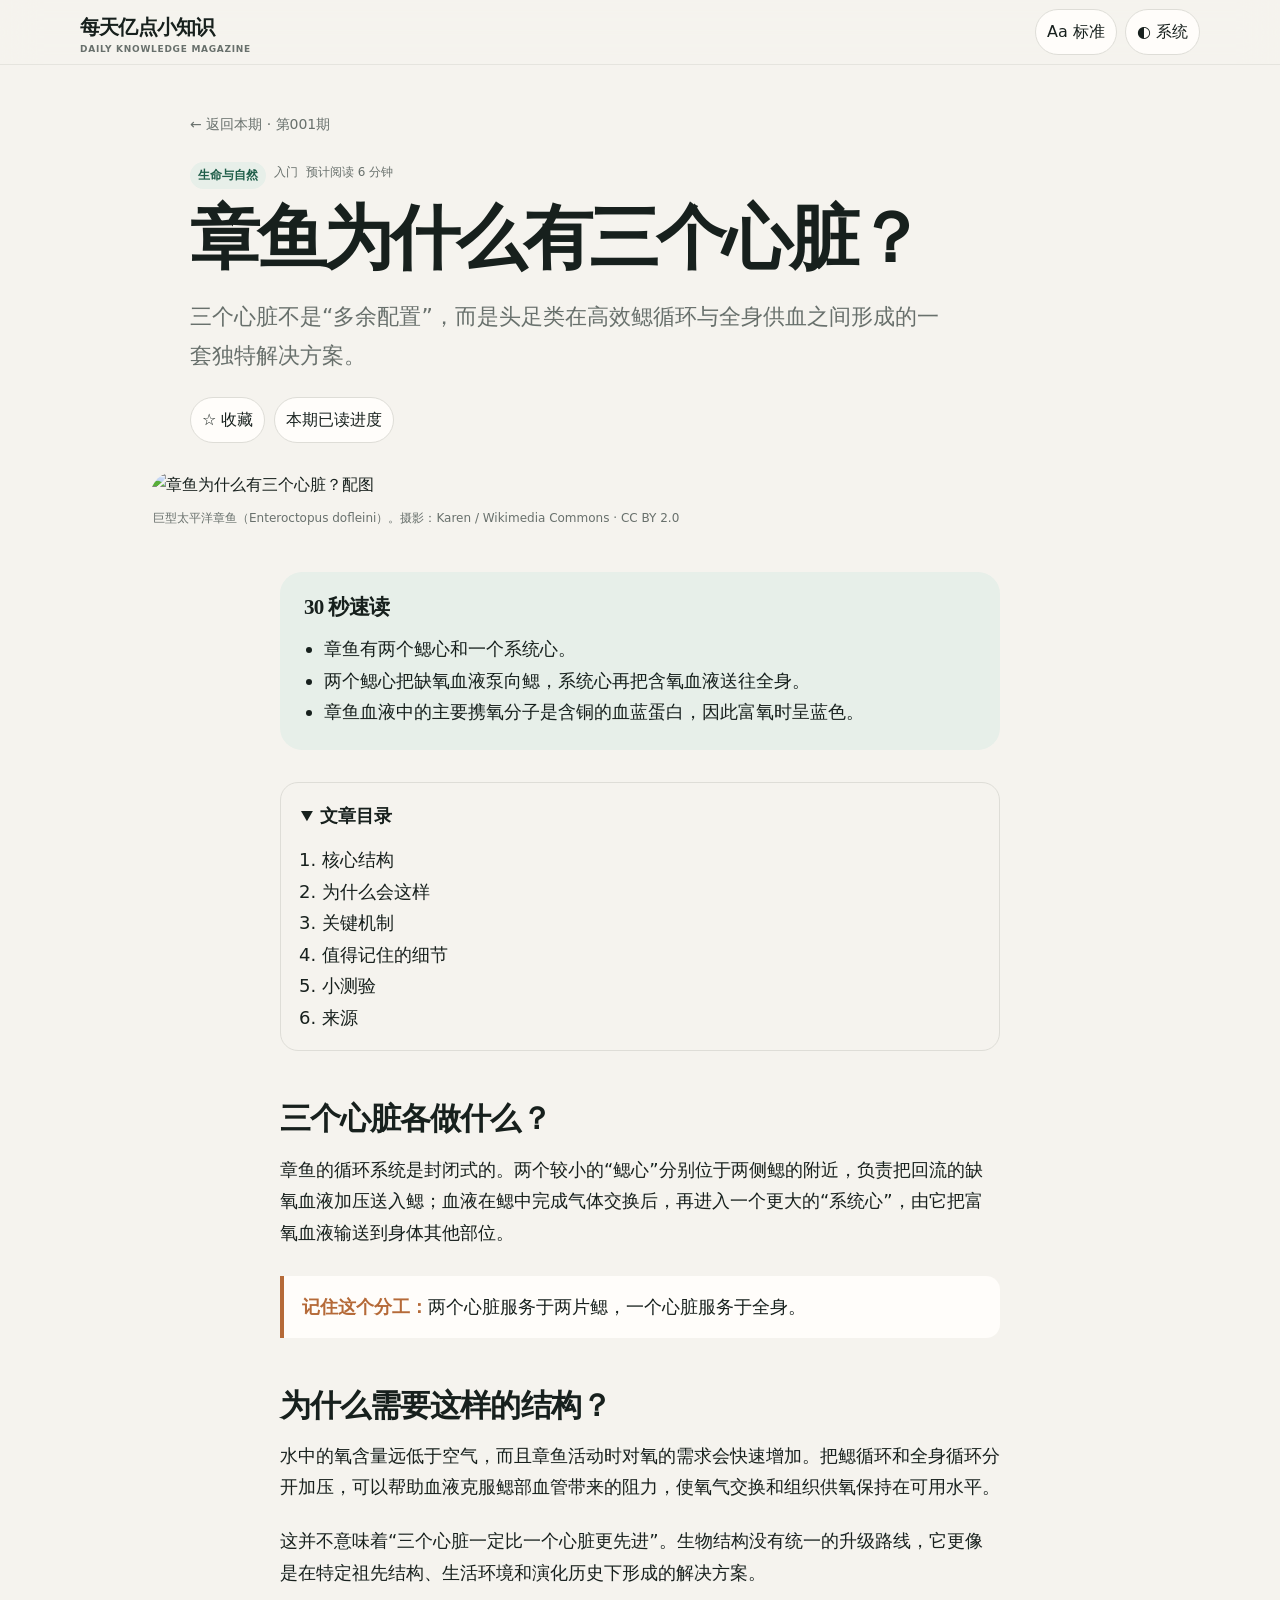
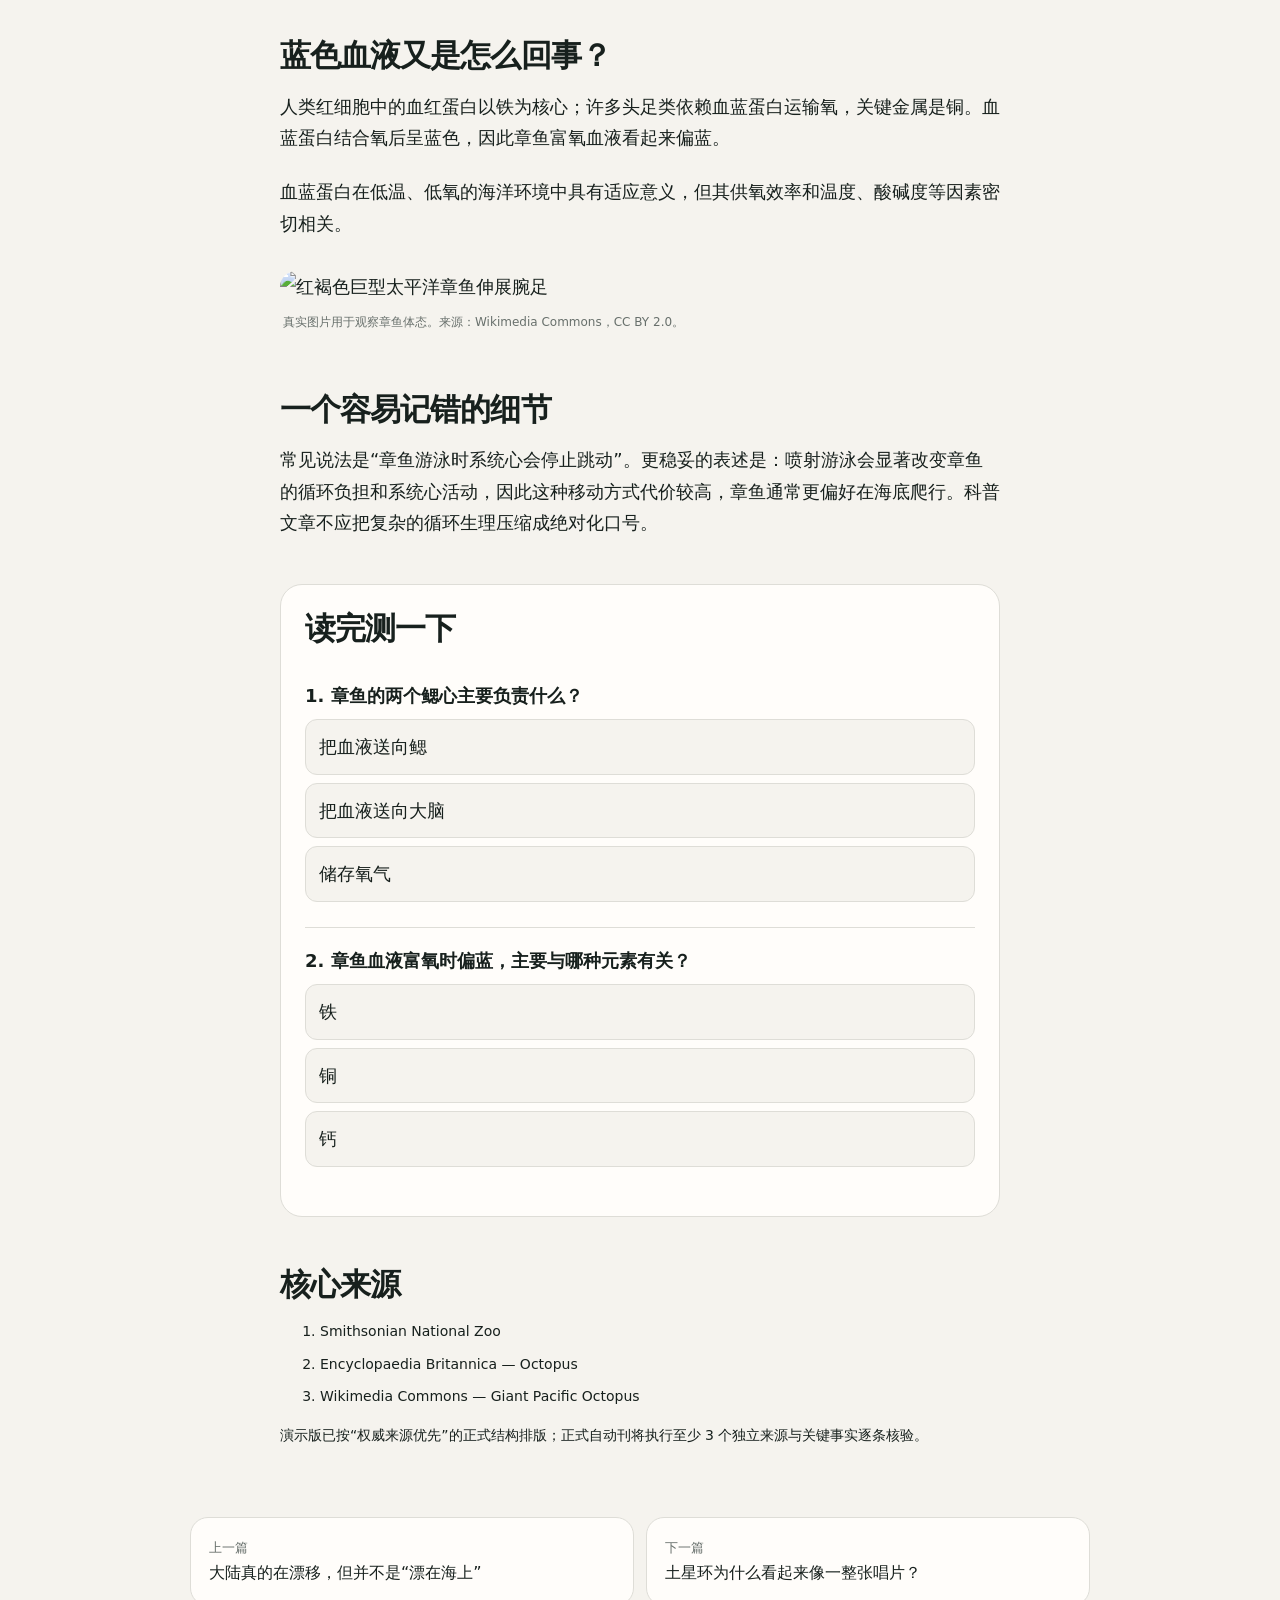
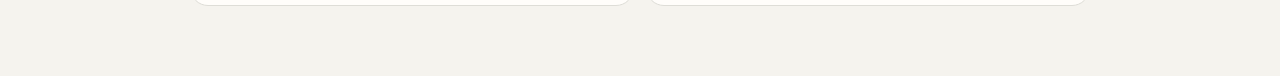
==== articles/octopus-three-hearts/index.html @ 63bebb6f "feat: add Phase 1 mobile magazine prototype" ====
<!doctype html><html lang="zh-CN"><head><meta charset="utf-8"><meta name="viewport" content="width=device-width,initial-scale=1"><meta name="description" content="三个心脏不是“多余配置”，而是头足类在高效鳃循环与全身供血之间形成的一套独特解决方案。"><title>章鱼为什么有三个心脏？｜每天亿点小知识</title><link rel="stylesheet" href="../../static/style.css"></head>
<body data-article-id="2026-09-09-001"><div class="article-progress"></div>
<header class="topbar"><div class="shell inner">
  <a class="brand" href="../../">每天亿点小知识<small>DAILY KNOWLEDGE MAGAZINE</small></a>
  <div class="actions">
    <button class="icon-btn" data-font-toggle><span class="font-label">Aa</span></button>
    <button class="icon-btn" data-theme-toggle>◐ 系统</button>
  </div>
</div></header>
<main>
<section class="article-header"><a class="back" href="../../issues/001/">← 返回本期 · 第001期</a><div class="meta"><span class="pill">生命与自然</span><span>入门</span><span>预计阅读 6 分钟</span></div><h1>章鱼为什么有三个心脏？</h1><p class="dek">三个心脏不是“多余配置”，而是头足类在高效鳃循环与全身供血之间形成的一套独特解决方案。</p><div class="article-tools"><button class="chip-btn" data-favorite>☆ 收藏</button><a class="chip-btn" href="../../issues/001/">本期已读进度</a></div></section>
<figure class="feature"><img class="zoomable" src="https://commons.wikimedia.org/wiki/Special:Redirect/file/Giant_Pacific_Octopus.jpg" alt="章鱼为什么有三个心脏？配图"><figcaption class="caption">巨型太平洋章鱼（Enteroctopus dofleini）。摄影：Karen / Wikimedia Commons · CC BY 2.0</figcaption></figure>
<article class="reader">
<section class="quick"><h2>30 秒速读</h2><ul><li>章鱼有两个鳃心和一个系统心。</li><li>两个鳃心把缺氧血液泵向鳃，系统心再把含氧血液送往全身。</li><li>章鱼血液中的主要携氧分子是含铜的血蓝蛋白，因此富氧时呈蓝色。</li></ul></section>
<details class="toc" open><summary>文章目录</summary><ol><li><a href="#a">核心结构</a></li><li><a href="#b">为什么会这样</a></li><li><a href="#c">关键机制</a></li><li><a href="#d">值得记住的细节</a></li><li><a href="#quiz">小测验</a></li><li><a href="#sources">来源</a></li></ol></details>

<h2 id="a">三个心脏各做什么？</h2>
<p>章鱼的循环系统是封闭式的。两个较小的“鳃心”分别位于两侧鳃的附近，负责把回流的缺氧血液加压送入鳃；血液在鳃中完成气体交换后，再进入一个更大的“系统心”，由它把富氧血液输送到身体其他部位。</p>
<div class="fact"><strong>记住这个分工：</strong>两个心脏服务于两片鳃，一个心脏服务于全身。</div>
<h2 id="b">为什么需要这样的结构？</h2>
<p>水中的氧含量远低于空气，而且章鱼活动时对氧的需求会快速增加。把鳃循环和全身循环分开加压，可以帮助血液克服鳃部血管带来的阻力，使氧气交换和组织供氧保持在可用水平。</p>
<p>这并不意味着“三个心脏一定比一个心脏更先进”。生物结构没有统一的升级路线，它更像是在特定祖先结构、生活环境和演化历史下形成的解决方案。</p>
<h2 id="c">蓝色血液又是怎么回事？</h2>
<p>人类红细胞中的血红蛋白以铁为核心；许多头足类依赖血蓝蛋白运输氧，关键金属是铜。血蓝蛋白结合氧后呈蓝色，因此章鱼富氧血液看起来偏蓝。</p>
<p>血蓝蛋白在低温、低氧的海洋环境中具有适应意义，但其供氧效率和温度、酸碱度等因素密切相关。</p>
<div class="inline-img"><img class="zoomable" src="https://commons.wikimedia.org/wiki/Special:Redirect/file/Giant_Pacific_Octopus.jpg" alt="红褐色巨型太平洋章鱼伸展腕足"><div class="caption">真实图片用于观察章鱼体态。来源：Wikimedia Commons，CC BY 2.0。</div></div>
<h2 id="d">一个容易记错的细节</h2>
<p>常见说法是“章鱼游泳时系统心会停止跳动”。更稳妥的表述是：喷射游泳会显著改变章鱼的循环负担和系统心活动，因此这种移动方式代价较高，章鱼通常更偏好在海底爬行。科普文章不应把复杂的循环生理压缩成绝对化口号。</p>

<section class="quiz" id="quiz"><h2>读完测一下</h2><div class="quiz-q" data-quiz><strong>1. 章鱼的两个鳃心主要负责什么？</strong><button data-correct="true">把血液送向鳃</button><button data-correct="false">把血液送向大脑</button><button data-correct="false">储存氧气</button><div class="explain">鳃心负责把缺氧血液泵向鳃进行气体交换。</div></div><div class="quiz-q" data-quiz><strong>2. 章鱼血液富氧时偏蓝，主要与哪种元素有关？</strong><button data-correct="false">铁</button><button data-correct="true">铜</button><button data-correct="false">钙</button><div class="explain">血蓝蛋白以铜为关键金属，因此结合氧后呈蓝色。</div></div></section>
<section class="sources" id="sources"><h2>核心来源</h2><ol><li><a href="https://nationalzoo.si.edu/news/what-name-smithsonians-national-zoo-opens-octopus-naming-public-vote" target="_blank" rel="noopener">Smithsonian National Zoo</a></li><li><a href="https://www.britannica.com/animal/octopus-mollusk" target="_blank" rel="noopener">Encyclopaedia Britannica — Octopus</a></li><li><a href="https://commons.wikimedia.org/wiki/File:Giant_Pacific_Octopus.jpg" target="_blank" rel="noopener">Wikimedia Commons — Giant Pacific Octopus</a></li></ol><p>演示版已按“权威来源优先”的正式结构排版；正式自动刊将执行至少 3 个独立来源与关键事实逐条核验。</p></section>
</article>
<nav class="article-nav"><a href="../../articles/plate-tectonics/"><small>上一篇</small>大陆真的在漂移，但并不是“漂在海上”</a><a href="../../articles/saturn-rings/"><small>下一篇</small>土星环为什么看起来像一整张唱片？</a></nav>
</main><div class="lightbox"><button aria-label="关闭">×</button><img alt="大图查看"></div><script src="../../static/app.js"></script></body></html>
---- static/style.css ----
:root{
  --bg:#f5f3ee;--panel:#fffdfa;--text:#17201d;--muted:#68706c;--line:#deddd7;
  --accent:#1e5d48;--accent-2:#b56a38;--soft:#e7efe9;--shadow:0 18px 55px rgba(20,32,27,.08);
  --reader:720px;--font-size:18px
}
@media (prefers-color-scheme:dark){
  :root:not([data-theme="light"]){--bg:#101412;--panel:#171d1a;--text:#eef3ef;--muted:#a8b1ab;--line:#2d3631;--accent:#73c7a5;--accent-2:#eda573;--soft:#1d2c25;--shadow:0 18px 55px rgba(0,0,0,.28)}
}
:root[data-theme="dark"]{--bg:#101412;--panel:#171d1a;--text:#eef3ef;--muted:#a8b1ab;--line:#2d3631;--accent:#73c7a5;--accent-2:#eda573;--soft:#1d2c25;--shadow:0 18px 55px rgba(0,0,0,.28)}
*{box-sizing:border-box}
html{scroll-behavior:smooth}
body{margin:0;background:var(--bg);color:var(--text);font-family:Inter,"PingFang SC","Microsoft YaHei",system-ui,sans-serif;line-height:1.75}
a{color:inherit;text-decoration:none}
img{display:block;width:100%}
button{font:inherit}
.shell{width:min(1120px,calc(100% - 28px));margin:auto}
.topbar{position:sticky;top:0;z-index:20;backdrop-filter:blur(18px);background:color-mix(in srgb,var(--bg) 84%,transparent);border-bottom:1px solid color-mix(in srgb,var(--line) 72%,transparent)}
.topbar .inner{height:64px;display:flex;align-items:center;justify-content:space-between;gap:16px}
.brand{font-weight:900;letter-spacing:-.04em;font-size:20px}
.brand small{display:block;font-weight:600;letter-spacing:.08em;font-size:9px;color:var(--muted);text-transform:uppercase;line-height:1}
.actions{display:flex;gap:8px}
.icon-btn,.chip-btn{border:1px solid var(--line);background:var(--panel);color:var(--text);border-radius:999px;padding:8px 11px;cursor:pointer}
.icon-btn:hover,.chip-btn:hover{border-color:var(--accent)}
.hero{margin:24px 0 34px;border-radius:30px;overflow:hidden;position:relative;min-height:510px;background:#1a241f;box-shadow:var(--shadow)}
.hero img{position:absolute;inset:0;height:100%;object-fit:cover;opacity:.68}
.hero:after{content:"";position:absolute;inset:0;background:linear-gradient(180deg,rgba(7,12,10,.08),rgba(7,12,10,.78))}
.hero-copy{position:absolute;z-index:2;left:clamp(22px,5vw,60px);right:clamp(22px,5vw,60px);bottom:clamp(24px,6vw,60px);color:#fff}
.kicker{font-size:12px;font-weight:800;letter-spacing:.15em;text-transform:uppercase;opacity:.8}
.hero h1{font-family:Georgia,"Noto Serif SC",serif;font-size:clamp(38px,7vw,78px);line-height:1.04;letter-spacing:-.05em;margin:10px 0 16px;max-width:780px}
.hero p{max-width:690px;margin:0;font-size:clamp(16px,2vw,20px);color:#eef3ef}
.issue-meta{display:flex;gap:12px;flex-wrap:wrap;margin-top:22px;font-size:13px;color:#e2e9e4}
.section-head{display:flex;justify-content:space-between;align-items:end;gap:20px;margin:42px 0 18px}
.section-head h2{font-size:clamp(25px,4vw,38px);letter-spacing:-.045em;margin:0}
.section-head p{margin:0;color:var(--muted);font-size:14px}
.grid{display:grid;grid-template-columns:repeat(3,1fr);gap:18px}
.card{background:var(--panel);border:1px solid var(--line);border-radius:22px;overflow:hidden;box-shadow:0 8px 30px rgba(20,32,27,.035);transition:.2s}
.card:hover{transform:translateY(-3px);box-shadow:var(--shadow)}
.card img{aspect-ratio:4/3;object-fit:cover}
.card-body{padding:20px}
.meta{display:flex;gap:8px;flex-wrap:wrap;color:var(--muted);font-size:12px}
.pill{background:var(--soft);color:var(--accent);padding:3px 8px;border-radius:99px;font-weight:800}
.card h3{font-family:Georgia,"Noto Serif SC",serif;font-size:25px;line-height:1.25;margin:13px 0 10px;letter-spacing:-.03em}
.card p{color:var(--muted);margin:0}
.modules{display:grid;grid-template-columns:1.5fr 1fr 1fr;gap:18px;margin-bottom:70px}
.module{padding:24px;background:var(--panel);border:1px solid var(--line);border-radius:22px}
.module h3{margin:0 0 8px}
.tag-list{display:flex;gap:9px;flex-wrap:wrap}
.tag{padding:7px 10px;border-radius:99px;background:var(--soft);font-size:13px}
footer{border-top:1px solid var(--line);padding:34px 0 60px;color:var(--muted);font-size:13px}
.article-progress{position:fixed;z-index:50;left:0;top:0;height:3px;width:0;background:var(--accent)}
.article-header{width:min(900px,calc(100% - 28px));margin:45px auto 20px}
.back{display:inline-flex;align-items:center;gap:6px;color:var(--muted);font-size:14px;margin-bottom:25px}
.article-header h1{font-family:Georgia,"Noto Serif SC",serif;font-size:clamp(38px,7vw,70px);line-height:1.08;letter-spacing:-.05em;margin:12px 0 16px}
.dek{font-size:clamp(18px,2.5vw,22px);color:var(--muted);max-width:760px}
.article-tools{display:flex;gap:9px;flex-wrap:wrap;margin:20px 0}
.feature{width:min(980px,calc(100% - 28px));margin:28px auto;border-radius:26px;overflow:hidden}
.feature img{max-height:620px;object-fit:cover;cursor:zoom-in}
.caption{font-size:12px;color:var(--muted);padding:9px 3px}
.reader{width:min(var(--reader),calc(100% - 34px));margin:34px auto 70px;font-size:var(--font-size)}
.reader h2{font-family:Georgia,"Noto Serif SC",serif;font-size:31px;line-height:1.3;letter-spacing:-.03em;margin:48px 0 14px}
.reader h3{font-size:20px;margin:34px 0 10px}
.reader p{margin:0 0 1.25em}
.quick{background:var(--soft);border-radius:22px;padding:22px 24px;margin:26px 0 32px}
.quick h2{margin:0 0 12px;font-size:21px}
.quick ul{margin:0;padding-left:20px}
.toc{border:1px solid var(--line);border-radius:18px;padding:17px 20px;margin:24px 0}
.toc summary{cursor:pointer;font-weight:800}
.toc ol{margin:13px 0 0;padding-left:21px}
.fact{border-left:4px solid var(--accent-2);padding:15px 18px;background:var(--panel);margin:28px 0;border-radius:0 14px 14px 0}
.fact strong{color:var(--accent-2)}
.inline-img{margin:32px 0}
.inline-img img{border-radius:18px;cursor:zoom-in}
.quiz{margin:45px 0;padding:24px;border:1px solid var(--line);border-radius:22px;background:var(--panel)}
.quiz h2{margin-top:0}
.quiz-q{padding:17px 0;border-top:1px solid var(--line)}
.quiz-q:first-of-type{border-top:0}
.quiz button{display:block;width:100%;text-align:left;margin:8px 0;padding:11px 13px;border:1px solid var(--line);background:var(--bg);color:var(--text);border-radius:12px;cursor:pointer}
.quiz button.correct{border-color:var(--accent);background:var(--soft)}
.quiz button.wrong{opacity:.55}
.quiz .explain{display:none;color:var(--muted);font-size:14px;margin-top:8px}
.sources{font-size:14px}
.sources li{margin:8px 0}
.article-nav{width:min(900px,calc(100% - 28px));margin:0 auto 70px;display:grid;grid-template-columns:1fr 1fr;gap:12px}
.article-nav a{border:1px solid var(--line);border-radius:18px;padding:18px;background:var(--panel)}
.article-nav small{display:block;color:var(--muted)}
.lightbox{position:fixed;inset:0;z-index:99;background:rgba(0,0,0,.9);display:none;align-items:center;justify-content:center;padding:24px}
.lightbox.open{display:flex}
.lightbox img{max-width:96vw;max-height:88vh;object-fit:contain}
.lightbox button{position:absolute;top:18px;right:18px;border:0;border-radius:50%;width:44px;height:44px;background:#fff;color:#111;font-size:22px;cursor:pointer}
.issue-banner{margin:30px 0;padding:26px;border-radius:24px;background:var(--panel);border:1px solid var(--line)}
.issue-banner h1{font-family:Georgia,"Noto Serif SC",serif;font-size:clamp(34px,6vw,58px);margin:4px 0 10px;line-height:1.1}
@media(max-width:820px){.grid,.modules{grid-template-columns:1fr}.hero{min-height:540px}.section-head{align-items:start;flex-direction:column;gap:4px}.card h3{font-size:23px}}
@media(max-width:560px){.shell{width:min(100% - 20px,1120px)}.topbar .inner{height:58px}.brand{font-size:18px}.hero{margin-top:12px;border-radius:22px;min-height:520px}.hero h1{font-size:46px}.actions .font-label{display:none}.article-header{margin-top:28px}.reader{font-size:var(--font-size)}.article-nav{grid-template-columns:1fr}.feature{border-radius:18px}}
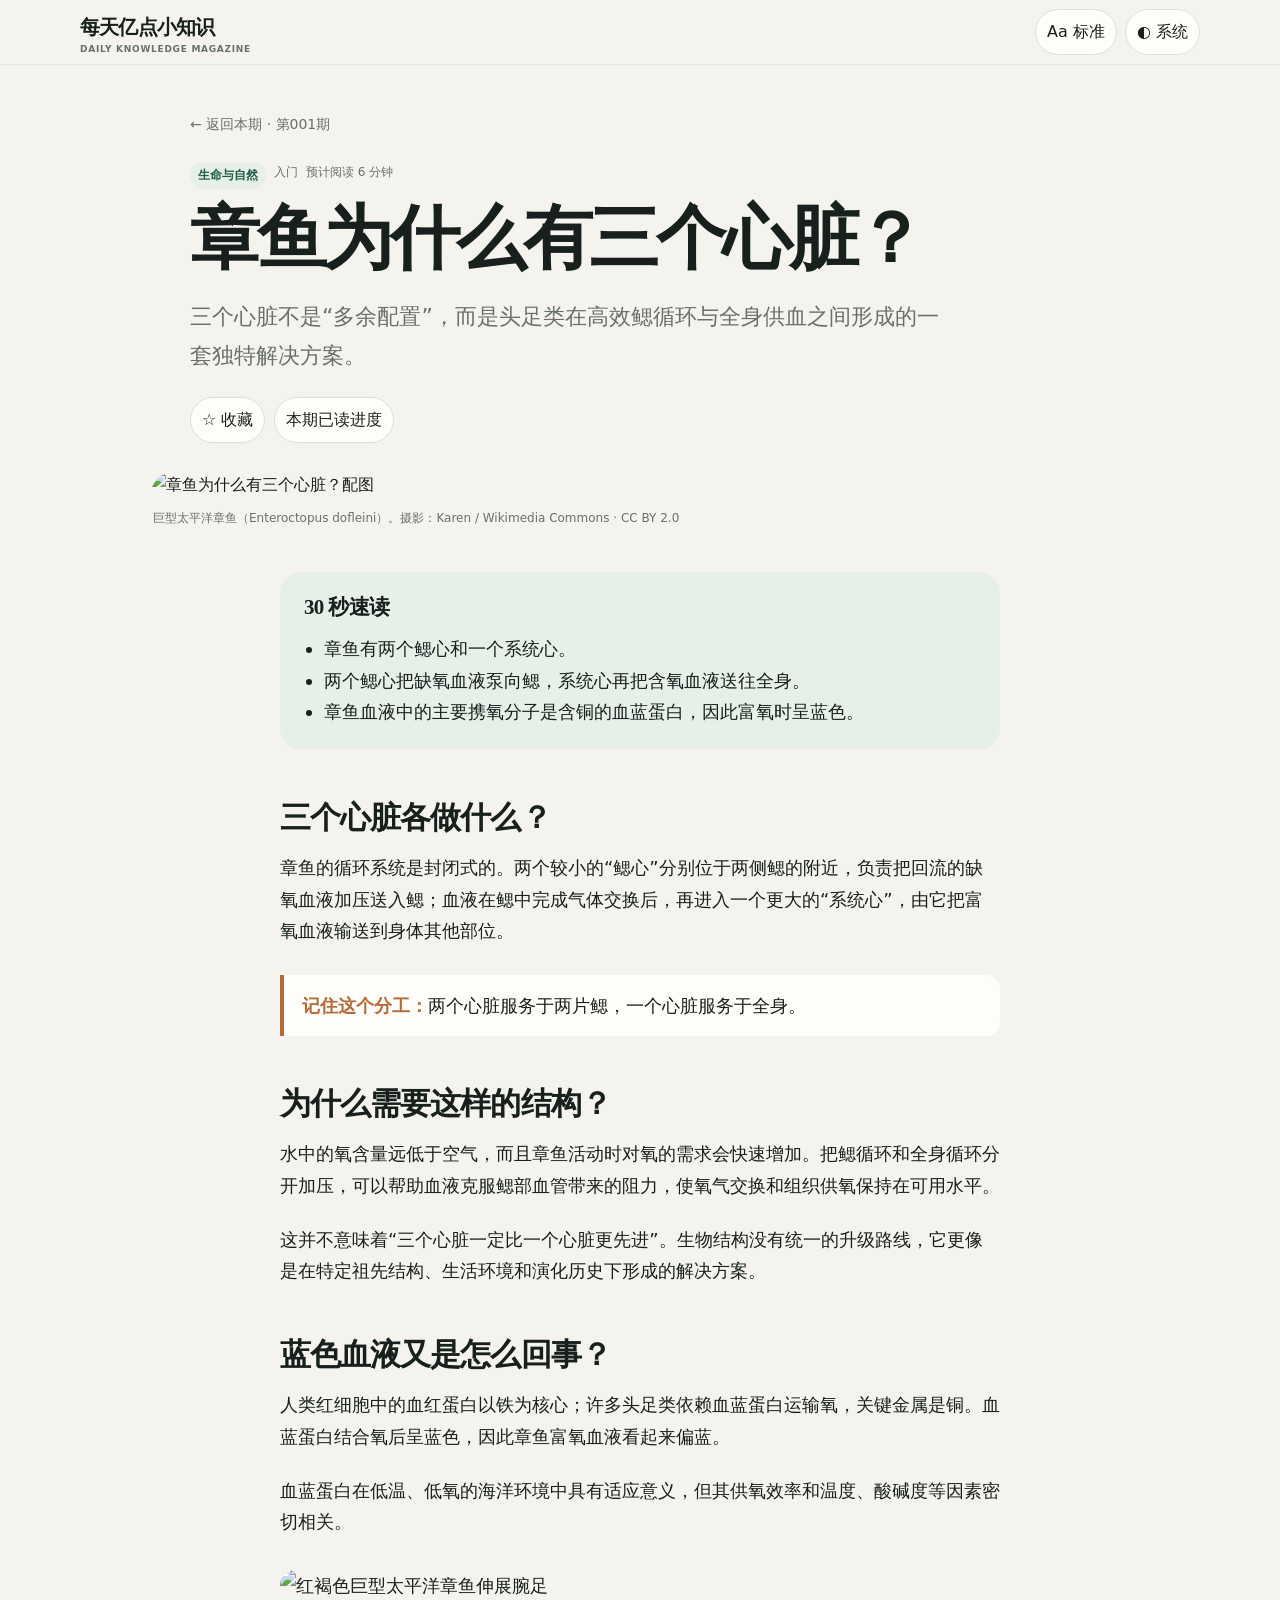
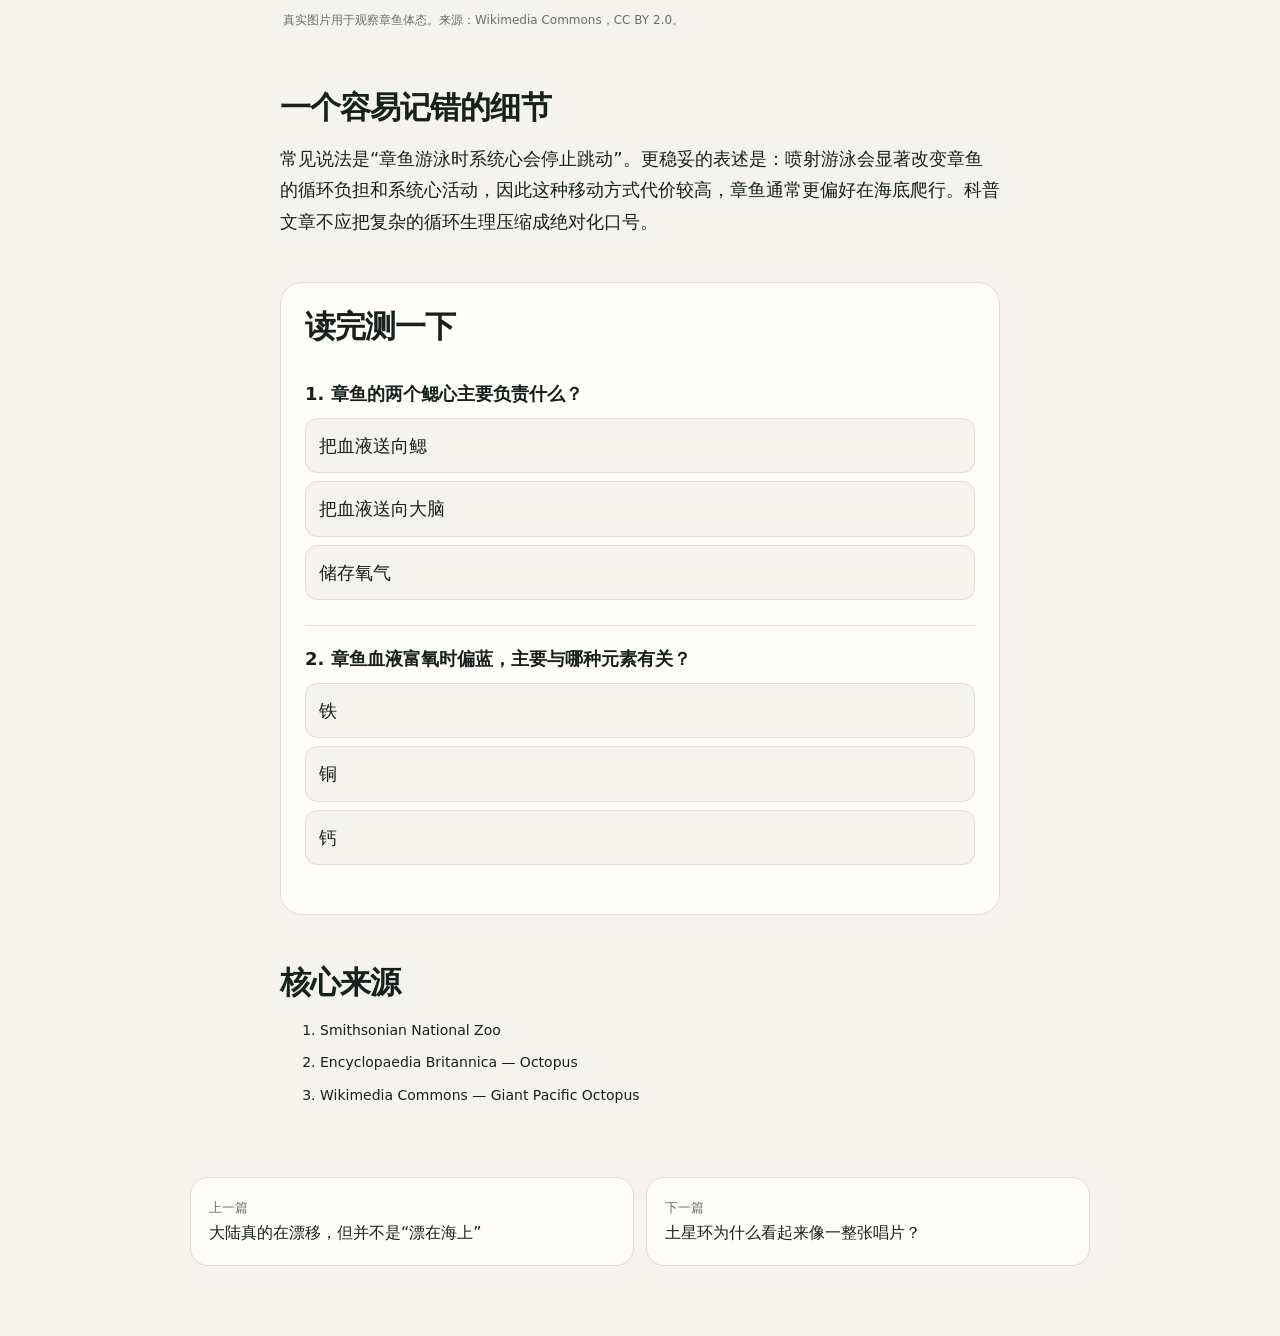
==== commit eed0e482: "fix: refine magazine UI and public content" ====
--- a/articles/octopus-three-hearts/index.html
+++ b/articles/octopus-three-hearts/index.html
@@ -9,10 +9,9 @@
 </div></header>
 <main>
 <section class="article-header"><a class="back" href="../../issues/001/">← 返回本期 · 第001期</a><div class="meta"><span class="pill">生命与自然</span><span>入门</span><span>预计阅读 6 分钟</span></div><h1>章鱼为什么有三个心脏？</h1><p class="dek">三个心脏不是“多余配置”，而是头足类在高效鳃循环与全身供血之间形成的一套独特解决方案。</p><div class="article-tools"><button class="chip-btn" data-favorite>☆ 收藏</button><a class="chip-btn" href="../../issues/001/">本期已读进度</a></div></section>
-<figure class="feature"><img class="zoomable" src="https://commons.wikimedia.org/wiki/Special:Redirect/file/Giant_Pacific_Octopus.jpg" alt="章鱼为什么有三个心脏？配图"><figcaption class="caption">巨型太平洋章鱼（Enteroctopus dofleini）。摄影：Karen / Wikimedia Commons · CC BY 2.0</figcaption></figure>
+<figure class="feature"><img class="zoomable" src="https://upload.wikimedia.org/wikipedia/commons/1/10/Giant_Pacific_Octopus.jpg" alt="章鱼为什么有三个心脏？配图"><figcaption class="caption">巨型太平洋章鱼（Enteroctopus dofleini）。摄影：Karen / Wikimedia Commons · CC BY 2.0</figcaption></figure>
 <article class="reader">
 <section class="quick"><h2>30 秒速读</h2><ul><li>章鱼有两个鳃心和一个系统心。</li><li>两个鳃心把缺氧血液泵向鳃，系统心再把含氧血液送往全身。</li><li>章鱼血液中的主要携氧分子是含铜的血蓝蛋白，因此富氧时呈蓝色。</li></ul></section>
-<details class="toc" open><summary>文章目录</summary><ol><li><a href="#a">核心结构</a></li><li><a href="#b">为什么会这样</a></li><li><a href="#c">关键机制</a></li><li><a href="#d">值得记住的细节</a></li><li><a href="#quiz">小测验</a></li><li><a href="#sources">来源</a></li></ol></details>
 
 <h2 id="a">三个心脏各做什么？</h2>
 <p>章鱼的循环系统是封闭式的。两个较小的“鳃心”分别位于两侧鳃的附近，负责把回流的缺氧血液加压送入鳃；血液在鳃中完成气体交换后，再进入一个更大的“系统心”，由它把富氧血液输送到身体其他部位。</p>
@@ -23,12 +22,12 @@
 <h2 id="c">蓝色血液又是怎么回事？</h2>
 <p>人类红细胞中的血红蛋白以铁为核心；许多头足类依赖血蓝蛋白运输氧，关键金属是铜。血蓝蛋白结合氧后呈蓝色，因此章鱼富氧血液看起来偏蓝。</p>
 <p>血蓝蛋白在低温、低氧的海洋环境中具有适应意义，但其供氧效率和温度、酸碱度等因素密切相关。</p>
-<div class="inline-img"><img class="zoomable" src="https://commons.wikimedia.org/wiki/Special:Redirect/file/Giant_Pacific_Octopus.jpg" alt="红褐色巨型太平洋章鱼伸展腕足"><div class="caption">真实图片用于观察章鱼体态。来源：Wikimedia Commons，CC BY 2.0。</div></div>
+<div class="inline-img"><img class="zoomable" src="https://upload.wikimedia.org/wikipedia/commons/1/10/Giant_Pacific_Octopus.jpg" alt="红褐色巨型太平洋章鱼伸展腕足"><div class="caption">真实图片用于观察章鱼体态。来源：Wikimedia Commons，CC BY 2.0。</div></div>
 <h2 id="d">一个容易记错的细节</h2>
 <p>常见说法是“章鱼游泳时系统心会停止跳动”。更稳妥的表述是：喷射游泳会显著改变章鱼的循环负担和系统心活动，因此这种移动方式代价较高，章鱼通常更偏好在海底爬行。科普文章不应把复杂的循环生理压缩成绝对化口号。</p>
 
 <section class="quiz" id="quiz"><h2>读完测一下</h2><div class="quiz-q" data-quiz><strong>1. 章鱼的两个鳃心主要负责什么？</strong><button data-correct="true">把血液送向鳃</button><button data-correct="false">把血液送向大脑</button><button data-correct="false">储存氧气</button><div class="explain">鳃心负责把缺氧血液泵向鳃进行气体交换。</div></div><div class="quiz-q" data-quiz><strong>2. 章鱼血液富氧时偏蓝，主要与哪种元素有关？</strong><button data-correct="false">铁</button><button data-correct="true">铜</button><button data-correct="false">钙</button><div class="explain">血蓝蛋白以铜为关键金属，因此结合氧后呈蓝色。</div></div></section>
-<section class="sources" id="sources"><h2>核心来源</h2><ol><li><a href="https://nationalzoo.si.edu/news/what-name-smithsonians-national-zoo-opens-octopus-naming-public-vote" target="_blank" rel="noopener">Smithsonian National Zoo</a></li><li><a href="https://www.britannica.com/animal/octopus-mollusk" target="_blank" rel="noopener">Encyclopaedia Britannica — Octopus</a></li><li><a href="https://commons.wikimedia.org/wiki/File:Giant_Pacific_Octopus.jpg" target="_blank" rel="noopener">Wikimedia Commons — Giant Pacific Octopus</a></li></ol><p>演示版已按“权威来源优先”的正式结构排版；正式自动刊将执行至少 3 个独立来源与关键事实逐条核验。</p></section>
+<section class="sources" id="sources"><h2>核心来源</h2><ol><li><a href="https://nationalzoo.si.edu/news/what-name-smithsonians-national-zoo-opens-octopus-naming-public-vote" target="_blank" rel="noopener">Smithsonian National Zoo</a></li><li><a href="https://www.britannica.com/animal/octopus-mollusk" target="_blank" rel="noopener">Encyclopaedia Britannica — Octopus</a></li><li><a href="https://commons.wikimedia.org/wiki/File:Giant_Pacific_Octopus.jpg" target="_blank" rel="noopener">Wikimedia Commons — Giant Pacific Octopus</a></li></ol></section>
 </article>
 <nav class="article-nav"><a href="../../articles/plate-tectonics/"><small>上一篇</small>大陆真的在漂移，但并不是“漂在海上”</a><a href="../../articles/saturn-rings/"><small>下一篇</small>土星环为什么看起来像一整张唱片？</a></nav>
 </main><div class="lightbox"><button aria-label="关闭">×</button><img alt="大图查看"></div><script src="../../static/app.js"></script></body></html>
